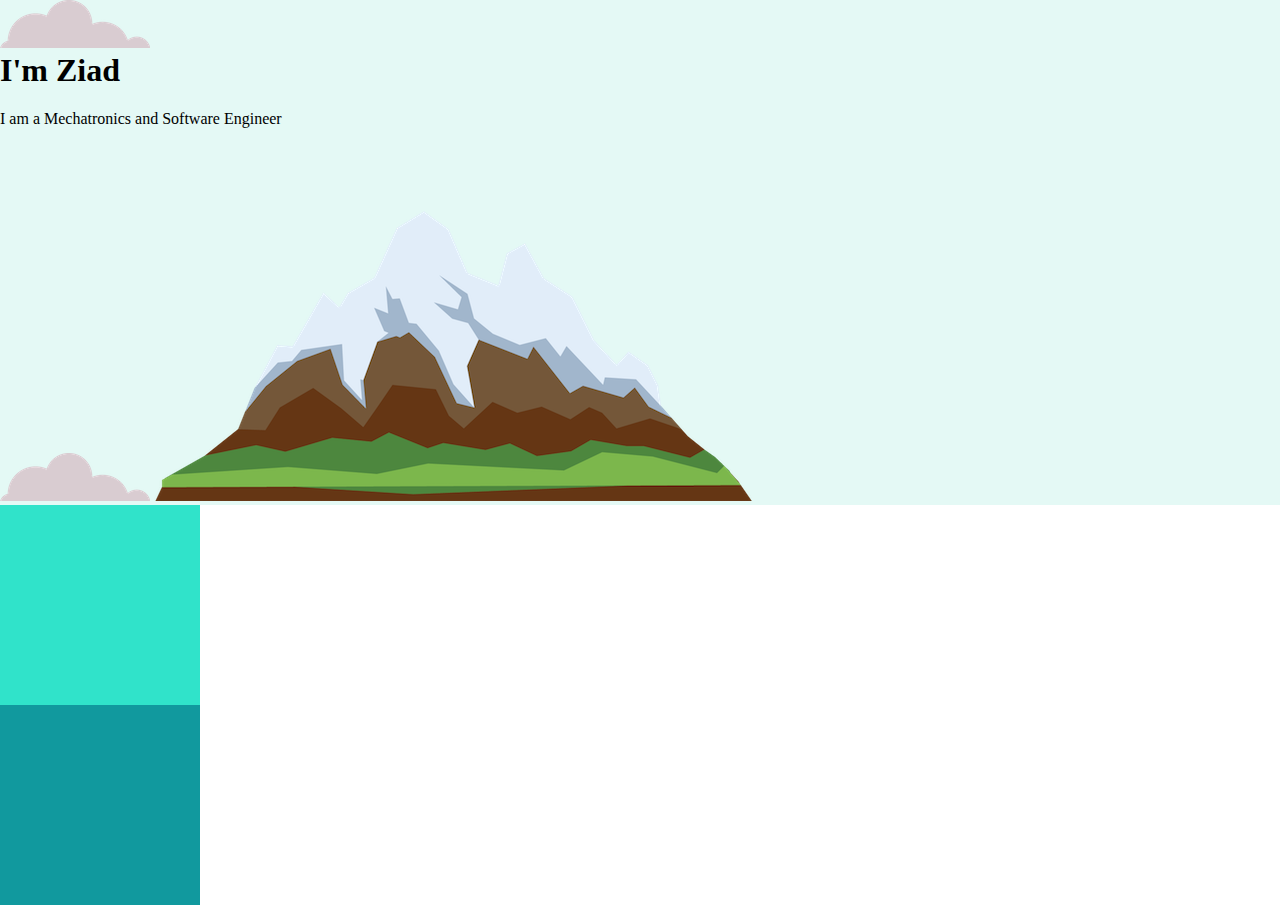
==== Web Dev Course/CSS - My Site/index.html @ 5c55fcbc "uploaded on 13-08-2020 5:00 pm" ====
<!DOCTYPE html>
<html lang="en" dir="ltr">
  <head>
    <meta charset="utf-8">
    <title>Ziad Elalaily</title>
    <link rel="stylesheet" href="css/styles.css">
    <link rel="icon" href="favicon.ico">
  </head>
  <body>
    <div class="TopContainer">
      <img src="images/cloud.png" alt="Cloud-img">
      <h1>I'm Ziad</h1>
      <p>I am a Mechatronics and Software Engineer</p>
      <img src="images/cloud.png" alt="Cloud-img">
      <img src="images/mountain.png" alt="Mountain-img">
    </div>
    <div class="MiddleContainer">

    </div>
    <div class="BottomContainer">

    </div>


  </body>
</html>
---- Web Dev Course/CSS - My Site/css/styles.css ----
body{
  margin: 0;
}
h1{
  margin-top: 0;
}
.TopContainer {
  background-color: #e4f9f5;
}
.MiddleContainer{
  background-color: #30e3ca;
  height: 200px;
  width: 200px;
}
.BottomContainer{
  background-color: #11999e;
  height: 200px;
  width: 200px;
}
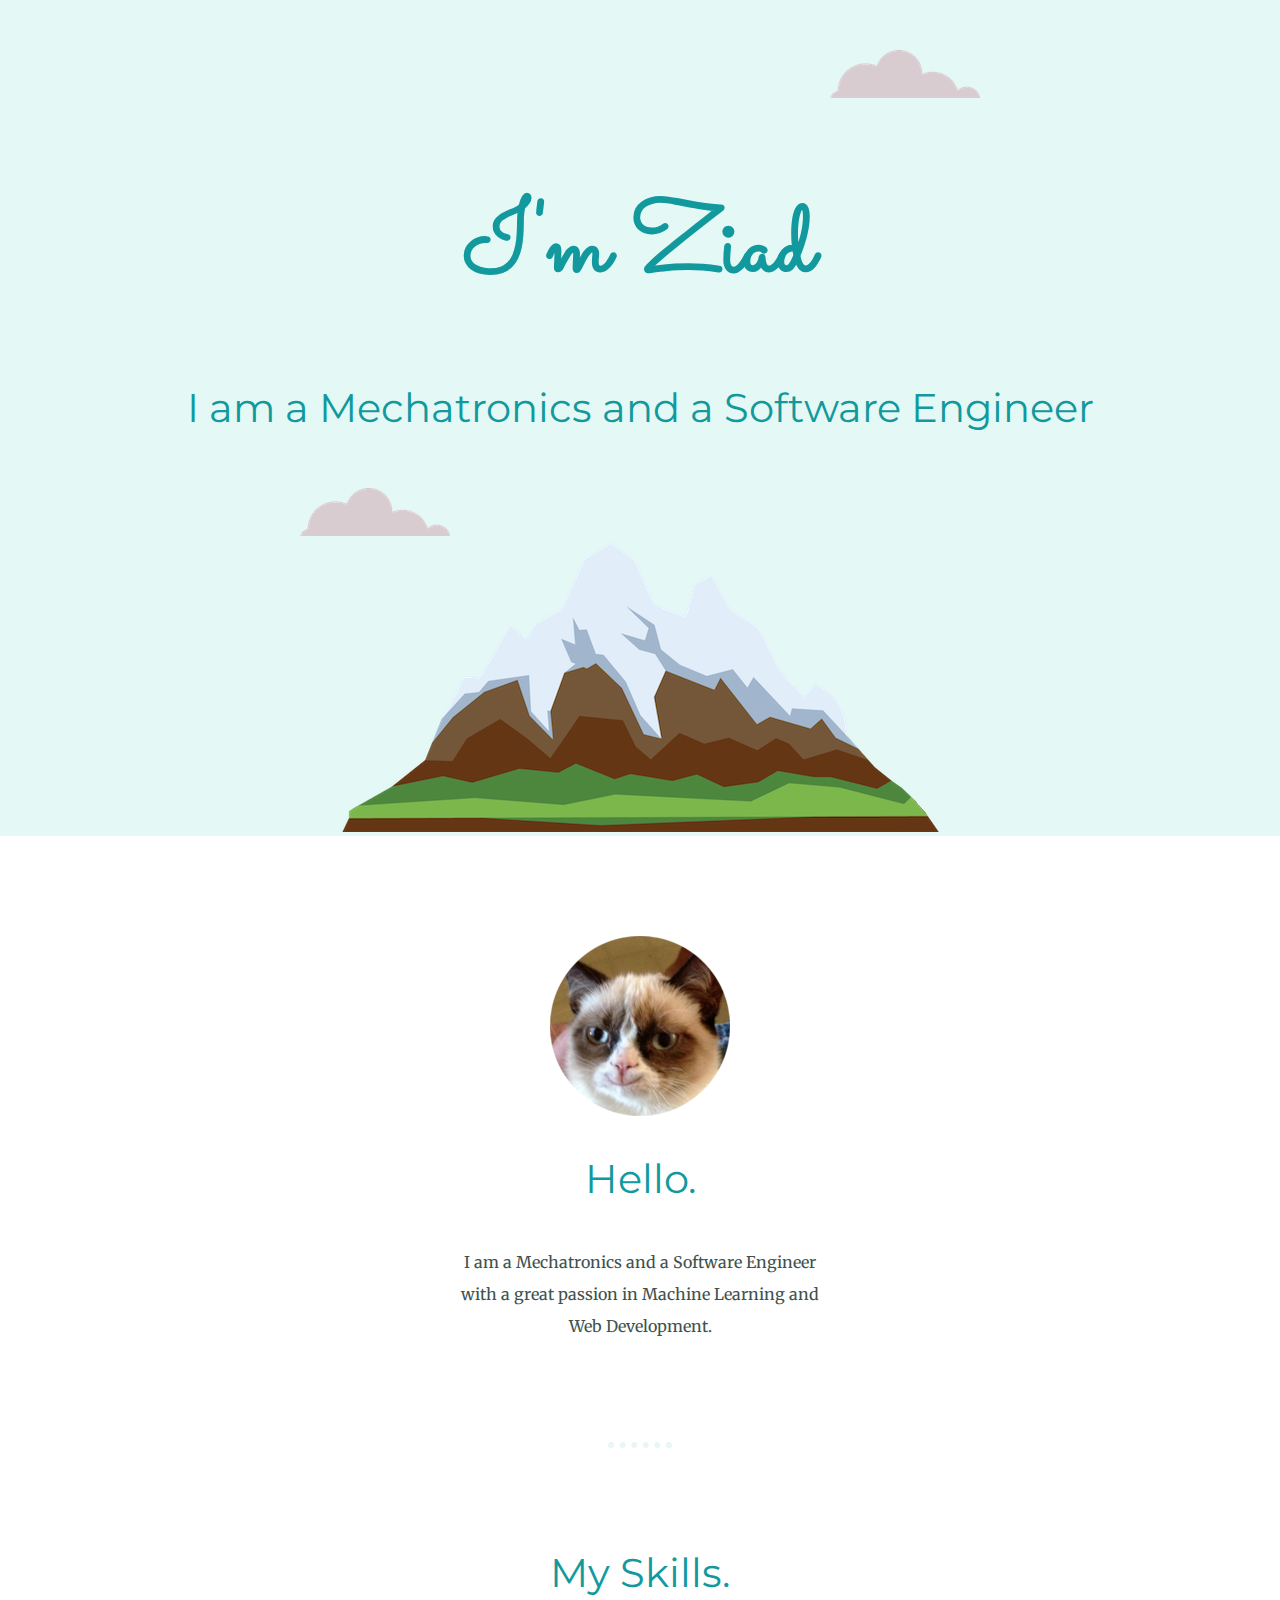
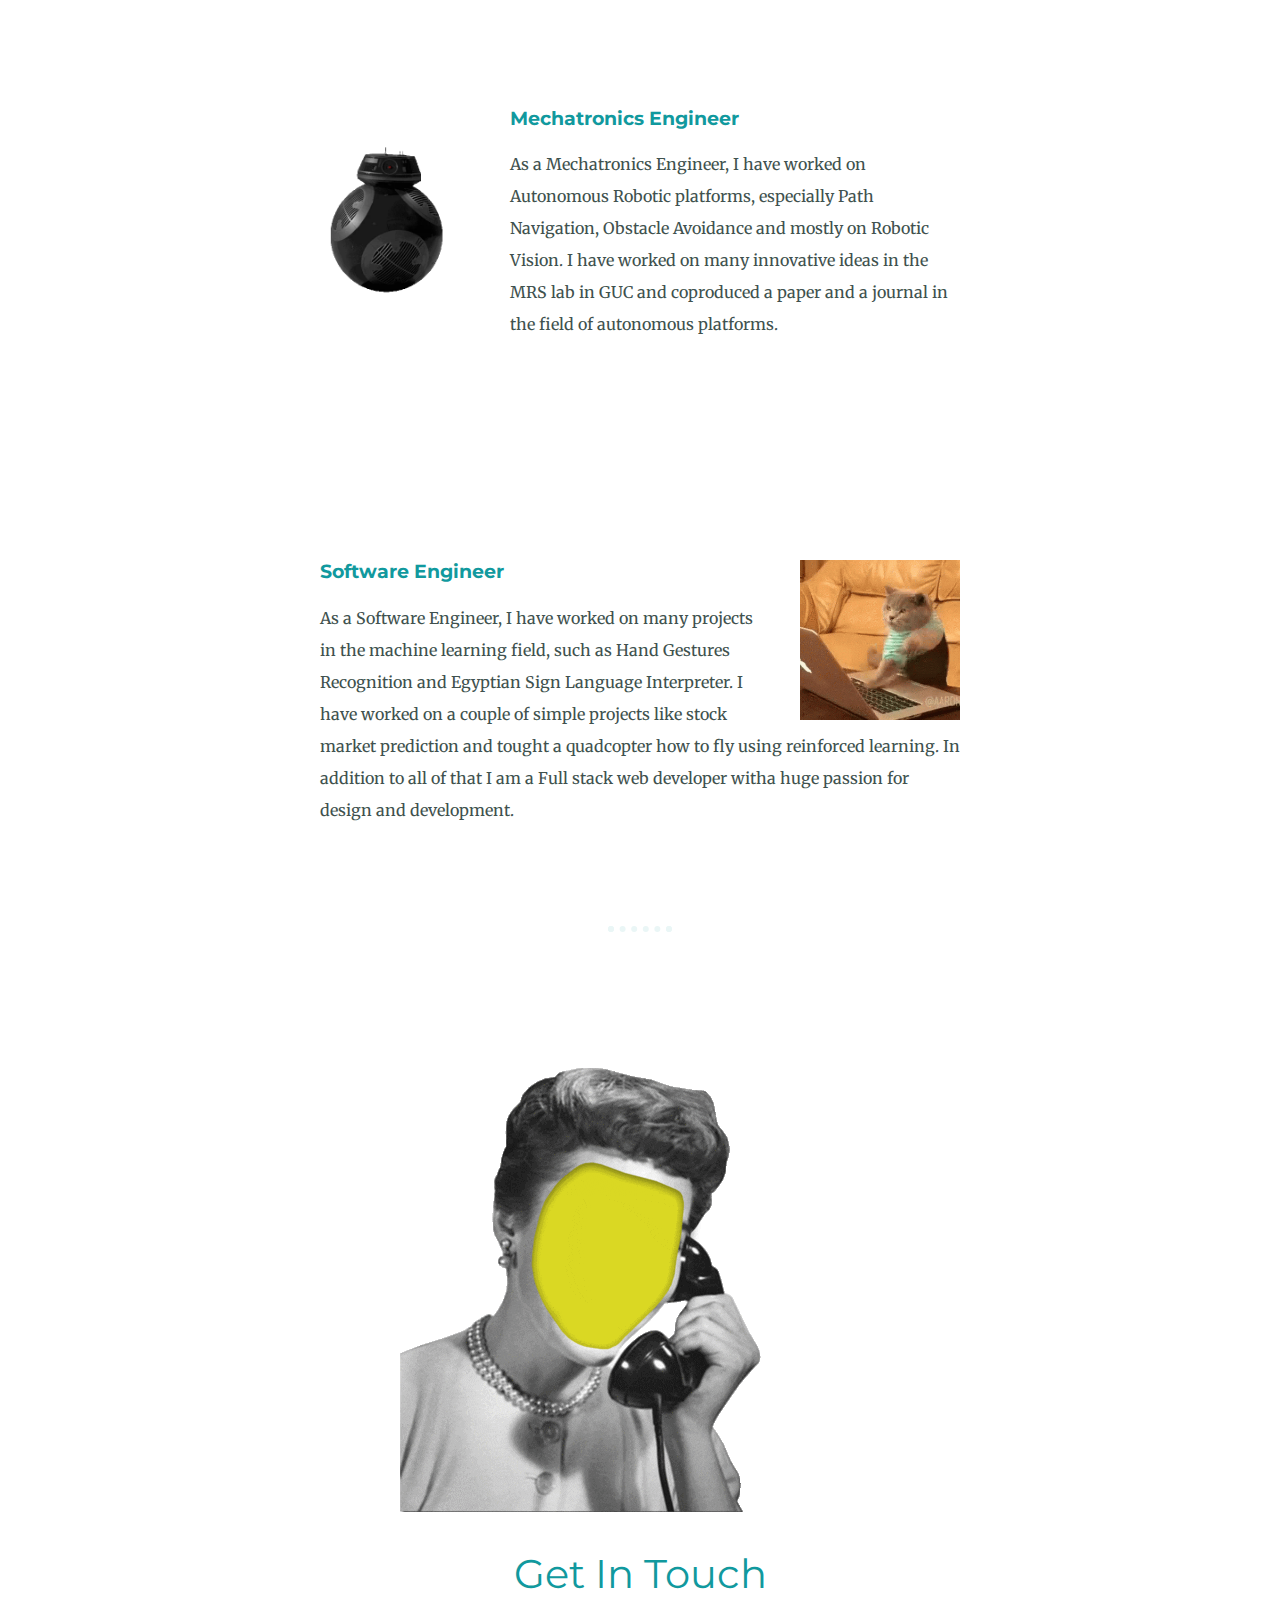
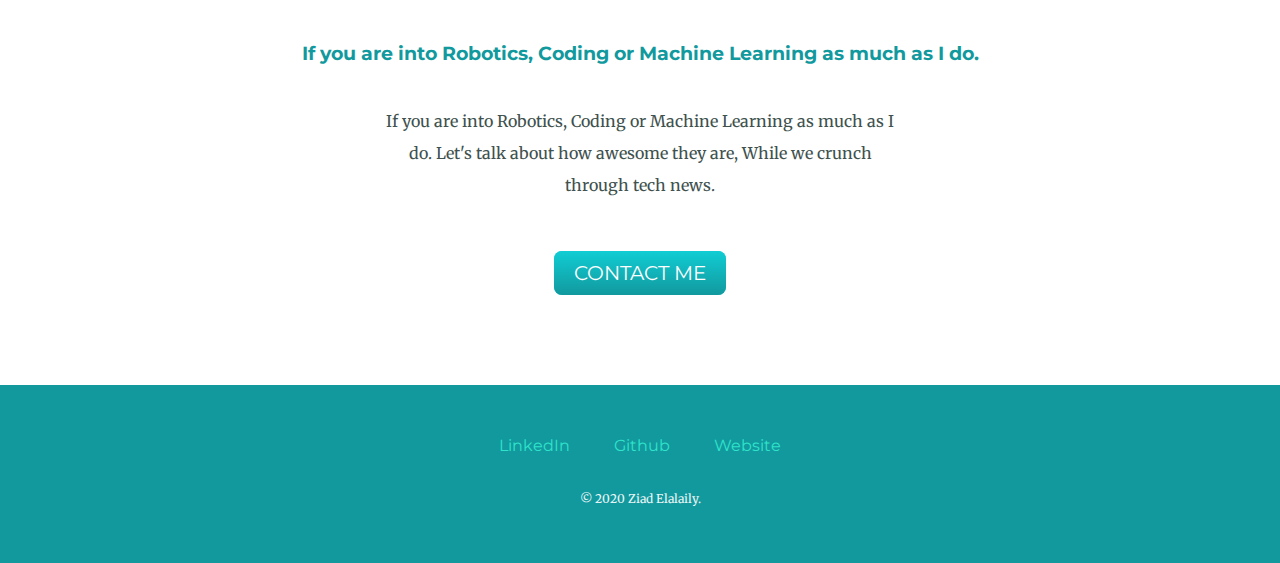
==== commit 9c6e2ae3: "14-08-2020 10:14 pm" ====
--- a/Web Dev Course/CSS - My Site/index.html
+++ b/Web Dev Course/CSS - My Site/index.html
@@ -5,20 +5,56 @@
     <title>Ziad Elalaily</title>
     <link rel="stylesheet" href="css/styles.css">
     <link rel="icon" href="favicon.ico">
+    <link href="https://fonts.googleapis.com/css2?family=Merriweather&family=Montserrat&family=Sacramento&display=swap" rel="stylesheet">
   </head>
   <body>
     <div class="TopContainer">
-      <img src="images/cloud.png" alt="Cloud-img">
+      <img class="top-cloud" src="images/cloud.png" alt="Cloud-img">
       <h1>I'm Ziad</h1>
-      <p>I am a Mechatronics and Software Engineer</p>
-      <img src="images/cloud.png" alt="Cloud-img">
+      <h2>I am a Mechatronics and a Software Engineer</h2>
+      <img class="bottom-cloud"src="images/cloud.png" alt="Cloud-img">
       <img src="images/mountain.png" alt="Mountain-img">
     </div>
     <div class="MiddleContainer">
+      <div class="profile">
+        <img src="images/Myimg.png" alt="my-image">
+        <h2>Hello.</h2>
+        <p class="intro">I am a Mechatronics and a Software Engineer with a great passion in Machine Learning and Web Development.</p>
+      </div>
+      <hr>
+      <div class="skills">
+        <h2>My Skills.</h2>
+        <div class="skill-row">
+          <img class="mech-img" src="images/robot.webp" alt="robot-img">
+          <h3>Mechatronics Engineer</h3>
+          <p class="mech-desc">As a Mechatronics Engineer, I have worked on Autonomous Robotic platforms, especially Path Navigation, Obstacle Avoidance and mostly on Robotic Vision. I have worked
+          on many innovative ideas in the MRS lab in GUC and coproduced a paper and a journal in the field of autonomous platforms.</p>
+        </div>
+        <br>
+        <div class="skill-row">
+          <img class="soft-img" src="images\codingcat.gif" alt="coding-img">
+          <h3>Software Engineer</h3>
+          <p>As a Software Engineer, I have worked on many projects in the machine learning field, such as Hand Gestures Recognition and Egyptian Sign Language Interpreter. I have worked on a couple of
+          simple projects like stock market prediction and tought a quadcopter how to fly using reinforced learning. In addition to all of that I am a Full stack web developer witha huge passion
+        for design and development.</p>
+        </div>
+      </div>
+      <hr>
+      <div class="contact-me">
+        <img class="" src="images\giphy.gif" alt="skill-img">
+        <h2>Get In Touch</h2>
+        <h3>If you are into Robotics, Coding or Machine Learning as much as I do.</h3>
+        <p class="contact-message">If you are into Robotics, Coding or Machine Learning as much as I do. Let's talk about how awesome they are, While we crunch through tech news.</p>
+        <a class="btn" href="mailto:ZiadElalaily@outlook.com">CONTACT ME</a>
+      </div>
+    </div>
 
-    </div>
+
     <div class="BottomContainer">
-
+      <a class="footer-link" href="https://www.linkedin.com/in/ziad-elalaily-195a44140/">LinkedIn</a>
+      <a class="footer-link" href="https://github.com/ziad-elalaily">Github</a>
+      <a class="footer-link" href="https://www.appbrewery.co/">Website</a>
+      <p class="copyright">© 2020 Ziad Elalaily.</p>
     </div>
 
 
--- a/Web Dev Course/CSS - My Site/css/styles.css
+++ b/Web Dev Course/CSS - My Site/css/styles.css
@@ -1,19 +1,123 @@
 body{
+  color: #40514E;
   margin: 0;
+  text-align: center;
+  font-family: 'Merriweather', serif;
 }
 h1{
-  margin-top: 0;
+  color: #11999e;
+  font-size: 6.25rem;
+  line-height: 2;
+  margin: 50px auto 0 auto;
+  font-family: 'Sacramento', cursive;
+}
+h2{
+  color: #11999e;
+  font-weight: normal;
+  font-size: 2.5rem;
+  font-family: 'Montserrat', sans-serif;
+  padding-bottom: 10px;
+}
+h3{
+  color: #11999e;
+  font-family: 'Montserrat', sans-serif;
+}
+a{
+  color: #30e3ca;
+  font-family: 'Montserrat', sans-serif;
+  margin: 10px 20px;
+  text-decoration: none;
+}
+a:hover{
+  color: #EAF6F6;
+}
+p{
+    line-height: 2;
+}
+hr{
+  border: dotted #EAF6F6 6px;
+  border-bottom: none;
+  width: 4%;
+  margin: 100px auto;
 }
 .TopContainer {
   background-color: #e4f9f5;
+  position: relative;
+  padding-top: 100px;
 }
 .MiddleContainer{
-  background-color: #30e3ca;
-  height: 200px;
-  width: 200px;
+  /* background-color: #30e3ca; */
+  margin: 100px 0;
 }
 .BottomContainer{
   background-color: #11999e;
-  height: 200px;
-  width: 200px;
+  padding: 50px 0 20px;
 }
+.bottom-cloud{
+  position: absolute;
+  right: 300px;
+  top: 50px;
+}
+.top-cloud{
+  position: absolute;
+  left: 300px;
+  bottom: 300px;
+}
+.skill-row{
+  margin: 100px auto 100px auto;
+  width: 50%;
+  text-align: left;
+
+}
+.mech-img{
+  height: 10%;
+  width: 25%;
+  float: left;
+  margin-right: 30px;
+  margin-bottom: 0;
+}
+.soft-img{
+  width: 25%;
+  float: right;
+  margin-left: 30px;
+}
+
+.intro{
+  width: 30%;
+  margin: auto;
+}
+.contact-message{
+  width: 40%;
+  margin: 40px auto 60px;
+}
+.btn{
+  background: #11CDD4;
+  background-image: -webkit-linear-gradient(top, #11CDD4, #11999E);
+  background-image: -moz-linear-gradient(top, #11CDD4, #11999E);
+  background-image: -ms-linear-gradient(top, #11CDD4, #11999E);
+  background-image: -o-linear-gradient(top, #11CDD4, #11999E);
+  background-image: linear-gradient(to bottom, #11CDD4, #11999E);
+  -webkit-border-radius: 8;
+  -moz-border-radius: 8;
+  border-radius: 8px;
+  font-family: 'Montserrat', sans-serif;
+  color: #ffffff;
+  font-size: 20px;
+  padding: 10px 20px 10px 20px;
+  text-decoration: none;
+}
+
+.btn:hover{
+  background: #30e3cb;
+  background-image: -webkit-linear-gradient(top, #30e3cb, #2bc4ad);
+  background-image: -moz-linear-gradient(top, #30e3cb, #2bc4ad);
+  background-image: -ms-linear-gradient(top, #30e3cb, #2bc4ad);
+  background-image: -o-linear-gradient(top, #30e3cb, #2bc4ad);
+  background-image: linear-gradient(to bottom, #30e3cb, #2bc4ad);
+  text-decoration: none;
+}
+.copyright{
+  color: #EAF6F6;
+  font-size: 0.75rem;
+  padding: 20px 0;
+}
